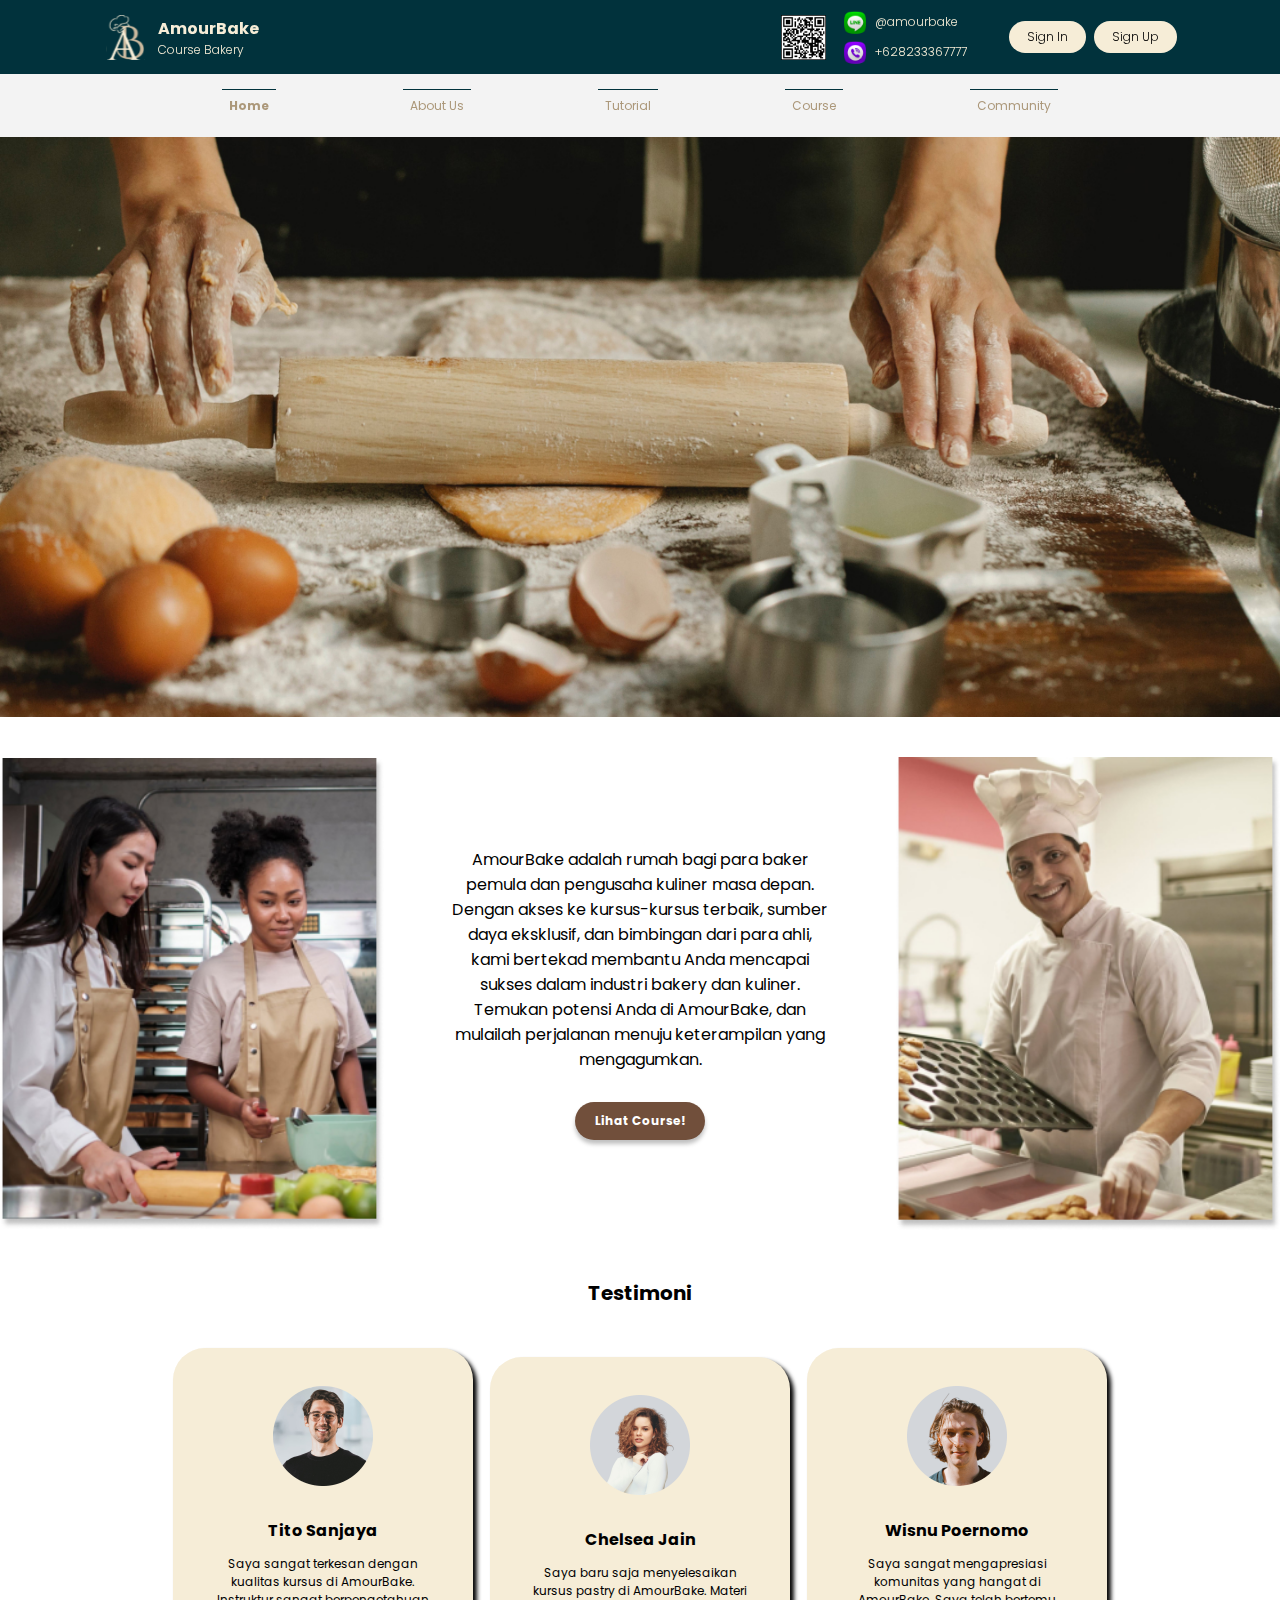
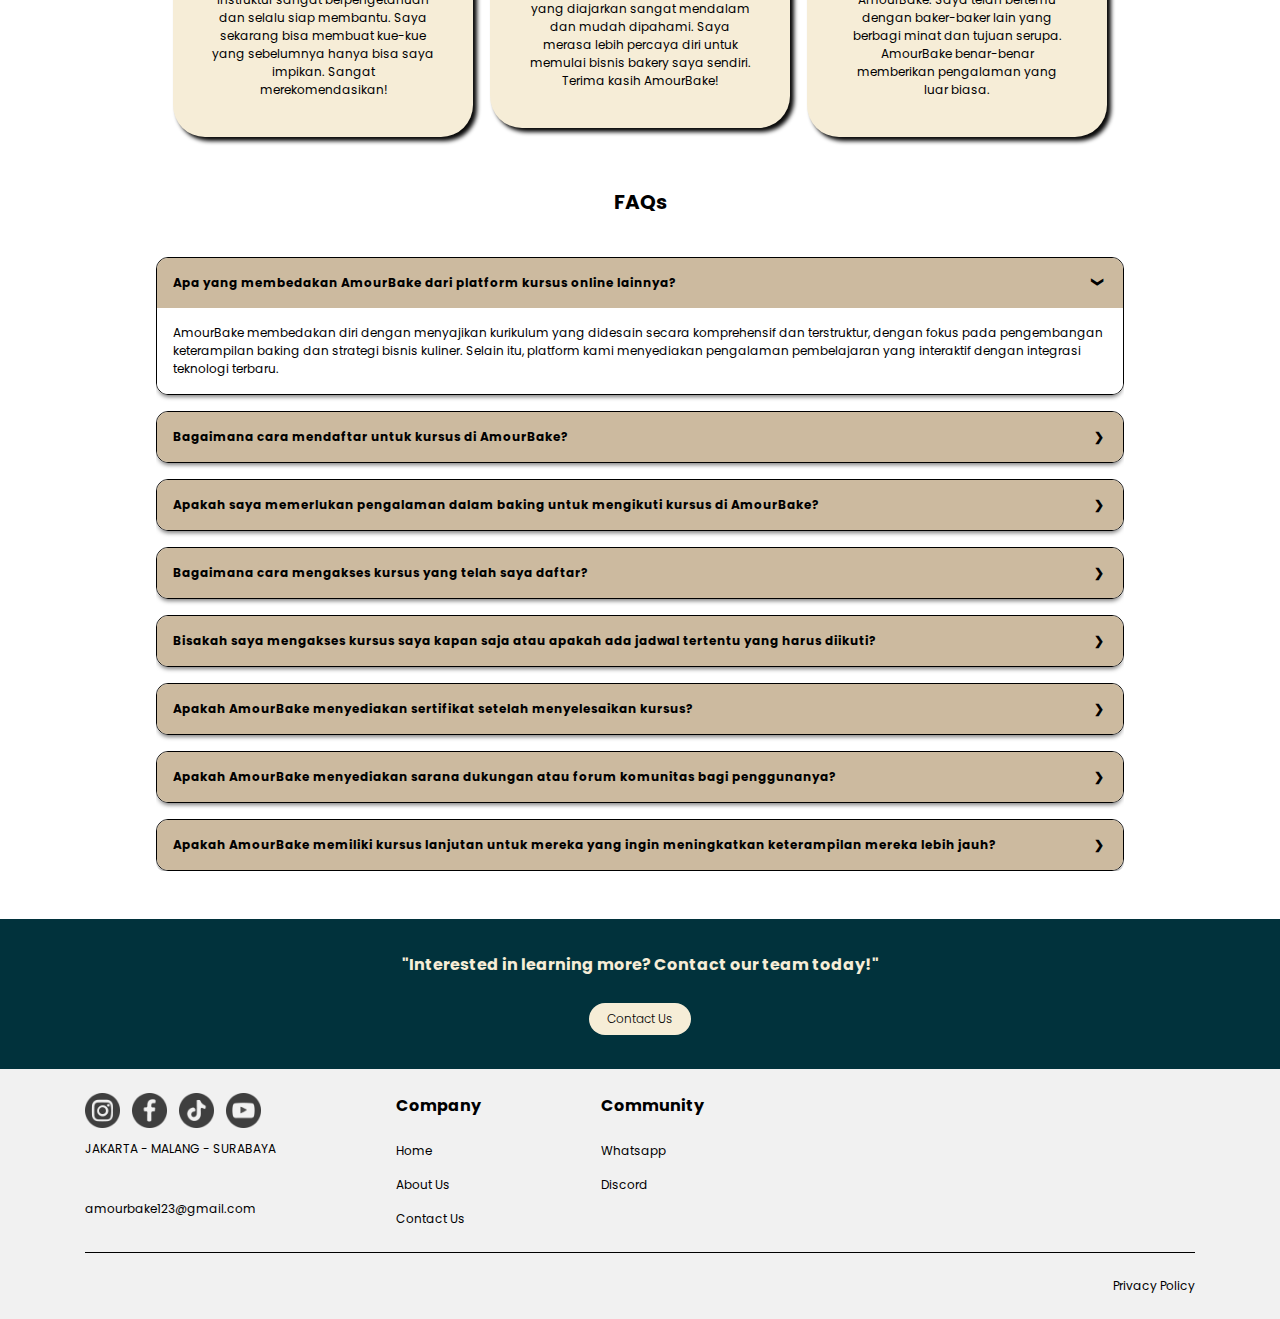
==== index.html @ 854b9082 "`build`: init project" ====
<!DOCTYPE html>
<html lang="en">
  <head>
    <meta charset="UTF-8" />
    <meta name="viewport" content="width=device-width, initial-scale=1.0" />
    <link
      rel="stylesheet"
      href="https://cdnjs.cloudflare.com/ajax/libs/font-awesome/6.0.0-beta2/css/all.min.css"
      integrity="sha512-YWzhKL2whUzgiheMoBFwW8CKV4qpHQAEuvilg9FAn5VJUDwKZZxkJNuGM4XkWuk94WCrrwslk8yWNGmY1EduTA=="
      crossorigin="anonymous"
      referrerpolicy="no-referrer"
    />
    <link rel="stylesheet" href="./styles/global.css" />
    <link rel="stylesheet" href="./styles/header-footer.css" />
    <link rel="stylesheet" href="./styles/home.css" />
    <script src="./script/header.js" defer></script>
  </head>
  <body>
    <header>
      <div class="top-header">
        <div class="header-logo-container">
          <img src="./assets/logo.svg" alt="logo" class="header-img" />
          <div>
            <p id="title" class="text-b text-white">AmourBake</p>
            <p id="sub-title" class="text-lh text-white">Course Bakery</p>
          </div>
        </div>
        <div class="right-header">
          <div class="header-contact-container">
            <img src="./assets/qr.png" alt="Instagram QR" class="header-img" />
            <div>
              <div class="contact-number">
                <img src="./assets/line.png" alt="line icon" />
                <p class="text-lh text-cream">@amourbake</p>
              </div>
              <div class="contact-number">
                <img src="./assets/phone.png" alt="phone icon" />
                <p class="text-lh text-cream">+628233367777</p>
              </div>
            </div>
          </div>
          <div class="header-btn-container">
            <a href="./login.html" class="text-lh header-btn">Sign In</a>
            <a href="./register.html" class="text-lh header-btn">Sign Up</a>
          </div>
          <a href="./profile.html" class="user-container">
            <p class="text-b text-cream">Jennifer Shakila</p>
            <img src="./assets/avatar.png" alt="avatar" class="header-img" />
          </a>
        </div>
        <div class="mobile-nav">
          <input type="checkbox" id="check" />
          <div class="menu">
            <div class="nav">
              <a href="login.html" class="notLoggedIn">Login</a>
              <a href="register.html" class="notLoggedIn">Register</a>
              <a href="profile.html" id="LoggedIn">Profile</a>
              <a href="index.html" >Home</a>
              <a href="about.html">About Us</a>
              <a href="tutorial.html">Tutorial</a>
              <a href="course.html">Course</a>
              <a href="community.html">Community</a>
            </div>
            <label for="check" class="close-menu"
              ><i class="fas fa-times"></i
            ></label>
          </div>
          <label for="check" class="open-menu"
            ><i class="fas fa-bars"></i
          ></label>
        </div>
      </div>
      <div class="mobile-nav">
        <input type="checkbox" id="check" />
        <div class="menu">
          <div class="nav">
            <a href="login.html" class="notLoggedIn">Login</a>
            <a href="register.html" class="notLoggedIn">Register</a>
            <a href="profile.html" id="LoggedIn">Profile</a>
            <a href="about.html">About Us</a>
            <a href="tutorial.html">Tutorial</a>
            <a href="course.html">Course</a>
            <a href="community.html">Community</a>
          </div>
          <label for="check" class="close-menu"
            ><i class="fas fa-times"></i
          ></label>
        </div>
        <label for="check" class="open-menu"><i class="fas fa-bars"></i></label>
      </div>
      <div class="header-navigation text-brown">
        <a href="./index.html" class="nav-item text-b">Home</a>
        <a href="./about.html" class="nav-item">About Us</a>
        <a href="./tutorial.html" class="nav-item">Tutorial</a>
        <a href="./course.html" class="nav-item">Course</a>
        <a href="./community.html" class="nav-item">Community</a>
      </div>
    </header>
    <main>
      <div class="hero"></div>
      <div class="course-container">
        <img src="./assets/home-course-1.jpg" alt="Course 1" />
        <div class="course-text-container">
          <p>
            AmourBake adalah rumah bagi para baker pemula dan pengusaha kuliner
            masa depan. Dengan akses ke kursus-kursus terbaik, sumber daya
            eksklusif, dan bimbingan dari para ahli, kami bertekad membantu Anda
            mencapai sukses dalam industri bakery dan kuliner. Temukan potensi
            Anda di AmourBake, dan mulailah perjalanan menuju keterampilan yang
            mengagumkan.
          </p>
          <a href="" class="text-white text-b">Lihat Course!</a>
        </div>
        <img src="./assets/home-course-2.jpg" alt="Course 1" />
      </div>
      <div class="main-container home-gap">
        <section>
          <h1 class="text-b">Testimoni</h1>
          <div class="testimoni-container">
            <div class="testimoni-card">
              <img
                src="./assets/avatar-testimoni-1.png"
                alt="avatar"
                class=""
              />
              <div>
                <p class="testimoni-name">Tito Sanjaya</p>
                <p class="testimoni-desc">
                  Saya sangat terkesan dengan kualitas kursus di AmourBake.
                  Instruktur sangat berpengetahuan dan selalu siap membantu.
                  Saya sekarang bisa membuat kue-kue yang sebelumnya hanya bisa
                  saya impikan. Sangat merekomendasikan!
                </p>
              </div>
            </div>
            <div class="testimoni-card">
              <img src="./assets/avatar-testimoni-2.png" alt="avatar" />
              <div>
                <p class="testimoni-name">Chelsea Jain</p>
                <p class="testimoni-desc">
                  Saya baru saja menyelesaikan kursus pastry di AmourBake.
                  Materi yang diajarkan sangat mendalam dan mudah dipahami. Saya
                  merasa lebih percaya diri untuk memulai bisnis bakery saya
                  sendiri. Terima kasih AmourBake!
                </p>
              </div>
            </div>
            <div class="testimoni-card">
              <img src="./assets/avatar-testimoni-3.png" alt="avatar" />
              <div>
                <p class="testimoni-name">Wisnu Poernomo</p>
                <p class="testimoni-desc">
                  Saya sangat mengapresiasi komunitas yang hangat di AmourBake.
                  Saya telah bertemu dengan baker-baker lain yang berbagi minat
                  dan tujuan serupa. AmourBake benar-benar memberikan pengalaman
                  yang luar biasa.
                </p>
              </div>
            </div>
          </div>
        </section>
        <section>
          <h1>FAQs</h1>
          <div class="accordion-wrapper">
            <div class="accordion">
              <input type="radio" name="radio-a" id="check1" checked />
              <label class="accordion-label" for="check1"
                >Apa yang membedakan AmourBake dari platform kursus online
                lainnya?</label
              >
              <div class="accordion-content">
                <p>
                  AmourBake membedakan diri dengan menyajikan kurikulum yang
                  didesain secara komprehensif dan terstruktur, dengan fokus
                  pada pengembangan keterampilan baking dan strategi bisnis
                  kuliner. Selain itu, platform kami menyediakan pengalaman
                  pembelajaran yang interaktif dengan integrasi teknologi
                  terbaru.
                </p>
              </div>
            </div>
            <div class="accordion">
              <input type="radio" name="radio-a" id="check2" />
              <label class="accordion-label" for="check2"
                >Bagaimana cara mendaftar untuk kursus di AmourBake?</label
              >
              <div class="accordion-content">
                <p>
                  Untuk mendaftar kursus di AmourBake, kunjungi
                  www.amourbake.com, pilih kursus yang diinginkan, daftar, dan
                  selesaikan proses pendaftaran. Kami menyajikan kurikulum
                  komprehensif dengan fokus pada keterampilan baking dan
                  strategi bisnis kuliner. Temukan pengalaman pembelajaran
                  interaktif dengan teknologi terbaru di AmourBake. Jika ada
                  pertanyaan, tim dukungan pelanggan kami siap membantu.
                </p>
              </div>
            </div>
            <div class="accordion">
              <input type="radio" name="radio-a" id="check3" />
              <label class="accordion-label" for="check3"
                >Apakah saya memerlukan pengalaman dalam baking untuk mengikuti
                kursus di AmourBake?</label
              >
              <div class="accordion-content">
                <p>
                  Tidak, Anda tidak memerlukan pengalaman baking sebelumnya
                  untuk mengikuti kursus di AmourBake. Kami menyediakan kursus
                  yang cocok untuk semua tingkat, termasuk bagi pemula yang
                  ingin memulai perjalanan mereka dalam dunia baking. Instruktur
                  kami akan membimbing Anda melalui setiap langkah, memastikan
                  Anda dapat mengikuti dan memahami materi dengan baik. Jadi,
                  tidak perlu khawatir jika Anda belum memiliki pengalaman
                  baking sebelumnya!
                </p>
              </div>
            </div>
            <div class="accordion">
              <input type="radio" name="radio-a" id="check4" />
              <label class="accordion-label" for="check4"
                >Bagaimana cara mengakses kursus yang telah saya daftar?</label
              >
              <div class="accordion-content">
                <p>
                  Untuk mengakses kursus yang telah Anda daftar di AmourBake,
                  login ke akun Anda, pergi ke dashboard, cari bagian "Kursus
                  Saya" atau serupa, dan pilih kursus yang ingin diakses. Dengan
                  langkah-langkah tersebut, Anda dapat dengan mudah memulai
                  pembelajaran Anda. Jika diperlukan, gunakan panduan atau
                  bantuan pengguna yang disediakan oleh platform.
                </p>
              </div>
            </div>
            <div class="accordion">
              <input type="radio" name="radio-a" id="check5" />
              <label class="accordion-label" for="check5"
                >Bisakah saya mengakses kursus saya kapan saja atau apakah ada
                jadwal tertentu yang harus diikuti?</label
              >
              <div class="accordion-content">
                <p>
                  Ya, Anda dapat mengakses kursus Anda di AmourBake kapan saja
                  sesuai kenyamanan Anda. Platform kami dirancang untuk
                  memberikan fleksibilitas kepada para pelajar, sehingga Anda
                  dapat belajar sesuai dengan jadwal Anda sendiri. Tidak ada
                  batasan waktu atau jadwal tertentu yang harus diikuti,
                  memungkinkan Anda mengatur waktu pembelajaran sesuai dengan
                  preferensi Anda.
                </p>
              </div>
            </div>
            <div class="accordion">
              <input type="radio" name="radio-a" id="check6" />
              <label class="accordion-label" for="check6"
                >Apakah AmourBake menyediakan sertifikat setelah menyelesaikan
                kursus?</label
              >
              <div class="accordion-content">
                <p>
                  Tentu, setelah berhasil menyelesaikan kursus di AmourBake,
                  Anda akan menerima sertifikat sebagai pengakuan atas prestasi
                  Anda. Sertifikat ini dapat memberikan nilai tambah pada
                  keterampilan dan pengetahuan baking Anda, serta dapat
                  digunakan untuk mendukung perjalanan karier Anda dalam
                  industri kuliner.
                </p>
              </div>
            </div>
            <div class="accordion">
              <input type="radio" name="radio-a" id="check7" />
              <label class="accordion-label" for="check7"
                >Apakah AmourBake menyediakan sarana dukungan atau forum
                komunitas bagi penggunanya?</label
              >
              <div class="accordion-content">
                <p>
                  Ya, AmourBake menyediakan sarana dukungan dan forum komunitas
                  yang aktif bagi para penggunanya. Melalui platform ini, Anda
                  dapat berinteraksi dengan instruktur, sesama peserta kursus,
                  dan para ahli dalam industri kuliner. Forum komunitas
                  AmourBake merupakan tempat yang ideal untuk bertukar
                  pengalaman, mendapatkan saran, dan membangun jaringan dengan
                  mereka yang memiliki minat serupa dalam dunia baking.
                </p>
              </div>
            </div>
            <div class="accordion">
              <input type="radio" name="radio-a" id="check8" />
              <label class="accordion-label" for="check8"
                >Apakah AmourBake memiliki kursus lanjutan untuk mereka yang
                ingin meningkatkan keterampilan mereka lebih jauh?</label
              >
              <div class="accordion-content">
                <p>
                  Ya, AmourBake menyediakan kursus lanjutan bagi mereka yang
                  ingin mengembangkan keterampilan mereka lebih jauh. Kursus ini
                  dirancang untuk memberikan tantangan baru, teknik yang lebih
                  mendalam, dan pemahaman yang lebih komprehensif dalam dunia
                  baking. Dengan mengikuti kursus lanjutan, Anda dapat terus
                  meningkatkan kemampuan Anda dan menjelajahi aspek-aspek
                  kreatif dan teknis yang lebih tinggi dalam seni baking.
                </p>
              </div>
            </div>
          </div>
        </section>
      </div>
    </main>
    <footer>
      <div class="top-footer">
        <p class="text-b text-cream">
          "Interested in learning more? Contact our team today!"
        </p>
        <a href="./about.html" class="text-lh footer-btn">Contact Us</a>
      </div>
      <div class="bottom-footer">
        <div class="footer-section-container">
          <div class="footer-left">
            <div>
              <div class="media-container">
                <img
                  src="./assets/instagram-footer.png"
                  alt="Instagram Icon"
                  class="media-icon"
                />
                <img
                  src="./assets/facebook-footer.png"
                  alt="Facebook Icon"
                  class="media-icon"
                />
                <img
                  src="./assets/tiktok-footer.png"
                  alt="TikTok Icon"
                  class="media-icon"
                />
                <img
                  src="./assets/youtube-footer.png"
                  alt="Youtube Icon"
                  class="media-icon"
                />
              </div>
              <p class="footer-text">JAKARTA - MALANG - SURABAYA</p>
            </div>
            <p class="footer-text">amourbake123@gmail.com</p>
          </div>
          <div class="footer-right">
            <p class="text-b">Company</p>
            <div class="footer-right-item">
              <a href="./index.html">Home</a>
              <a href="./about.html">About Us</a>
              <a href="./about.html">Contact Us</a>
            </div>
          </div>
          <div class="footer-right">
            <p class="text-b">Community</p>
            <div class="footer-right-item">
              <p>Whatsapp</p>
              <p>Discord</p>
            </div>
          </div>
        </div>
        <div class="footer-divider"></div>
        <p class="privacy-text footer-text">Privacy Policy</p>
      </div>
    </footer>
  </body>
</html>
---- styles/global.css ----
@import url("https://fonts.googleapis.com/css2?family=Inter:wght@100;200;300;400;500;600;700;800;900&display=swap");
@import url("https://fonts.googleapis.com/css2?family=Poppins:wght@100;200;300;400;500;600;700;800;900&display=swap");

*,
*::before,
*::after {
  box-sizing: border-box;
}

* {
  /* display: block; */
  font-family: 'Poppins', sans-serif;
  margin: 0;
  padding: 0;
}

body {
  min-height: 100vh;
  background-color: white;
}

.main-container {
  margin: 48px 156px;
}

body::-webkit-scrollbar {
  display: none;
}

a {
  text-decoration: none;
  color: inherit;
}

.text-white {
    color: white;
}

.text-cream {
    color: #F6EDD7;
}

.text-brown {
    color: #AC987A;
}

.text-dark-brown {
  color: #411A03;
}

.text-b {
    font-weight: 700;
}

.text-sb {
    font-weight: 600;
}

.text-lh {
    font-weight: 300;
}

.text-th {
    font-weight: 100;
}

@media only screen and (width <= 1240px) {
  .main-container {
    margin: 48px 24px;
  }
}

@media only screen and (width <= 904px) {
  .main-container {
    margin: 48px 32px;
  }
}

@media only screen and (width <= 600px) {
  .main-container {
    margin: 48px 16px;
  }
}

/* responsive images/videos */
img,
picture,
svg,
video {
  display: block;
  max-width: 100%;
}
---- styles/header-footer.css ----
header {
  width: 100%;
  position: sticky;
  top: 0;
  left: 0;
  z-index: 9999999;
}

.top-header {
  display: flex;
  flex-direction: row;
  justify-content: around;
  padding: 7px 103px;
  background-color: #01323c;
  justify-content: space-between;
}

.header-img {
  width: 45px;
  height: 45px;
  aspect-ratio: 1/1;
}

.header-logo-container {
  display: flex;
  flex-direction: row;
  gap: 10px;
  align-items: center;
}

.header-logo-container #title {
  font-size: 16px;
  color: #f6edd7;
}

.header-logo-container #sub-title {
  font-size: 12px;
  color: #f6edd7;
}

.right-header {
  display: flex;
  flex-direction: row;
  align-items: center;
  gap: 42px;
}

.header-contact-container {
  display: flex;
  flex-direction: row;
  align-items: center;
  gap: 14px;
}

.header-contact-container p {
  font-size: 12px;
}

.contact-number {
  display: flex;
  flex-direction: row;
  gap: 5px;
  align-items: center;
}

.contact-number img {
  width: 30px;
  height: 30px;
}

.header-navigation {
  display: flex;
  flex-direction: row;
  align-items: center;
  gap: 8px;
}

.header-btn-container {
  display: flex;
  align-items: center;
  gap: 8px;
}

.header-btn {
  font-size: 12px;
  background-color: #f6edd7;
  padding: 7px 18px;
  border-radius: 999999px;
}

.user-container {
  display: none;
  flex-direction: row;
  align-items: center;
  gap: 12px;
}

.user-container p {
  font-size: 12px
}

.header-navigation {
  display: flex;
  align-items: center;
  justify-content: space-evenly;
  background-color: #e9e9e98a;
  padding: 15px 103px;
}

.header-navigation a {
  font-size: 12px;
}

.nav-item {
  border-top: 1px solid #01323c;
  padding: 7px;
  cursor: pointer;
}

.top-footer {
  display: flex;
  flex-direction: column;
  justify-content: center;
  align-items: center;
  gap: 26px;
  width: 100%;
  height: 150px;
  background-color: #01323c;
}

.top-footer > p {
  font-size: 16px;
  text-align: center;
}

.footer-btn {
  font-size: 12px;
  background-color: #f6edd7;
  padding: 7px 18px;
  border-radius: 999999px;
}

.bottom-footer {
  padding: 24px 85px;
  background-color: #e9e9e9a1;
}

.footer-section-container {
  display: flex;
  flex-direction: row;
  align-items: flex-start;
  gap: 120px;
}

.privacy-text {
  font-size: 12px;
  text-align: right;
}

.footer-left {
  display: flex;
  flex-direction: column;
  justify-content: space-between;
  gap: 42px;
}

.footer-left p {
  font-size: 12px;
}

.media-container {
  display: flex;
  flex-direction: row;
  gap: 12px;
  margin-bottom: 12px;
}

.media-icon {
  width: 35px;
  height: 35px;
  aspect-ratio: 1/1;
  cursor: pointer;
}

.footer-right {
  display: flex;
  flex-direction: column;
  justify-content: space-between;
  gap: 24px;
}

.footer-right > p {
  font-size: 16px;
}

.footer-right-item {
  display: flex;
  flex-direction: column;
  font-size: 12px;
  gap: 16px;
}

.footer-divider {
  height: 1px;
  width: 100%;
  background-color: #000;
  margin: 24px 0 24px 0;
}

#check,
.mobile-nav {
  display: none;
}

.menu {
  display: flex;
  justify-content: space-between;
  align-items: center;
  flex-basis: 65%;
}

.nav {
  width: 100%;
  text-align: left;
  display: flex;
  flex-direction: row;
  font-size: 14px;
  gap: 24px;
  color: #000000;
}

.open-menu,
.close-menu {
  position: absolute;
  cursor: pointer;
  font-size: 24px;
  display: none;
}

.open-menu {
  top: 45px;
  right: 32px;
  color: #f6edd7;
  transform: translateY(-50%);
}

.close-menu {
  top: 5%;
  right: 32px;
  color:  #F6EDD7;
}

/* Responsive Styles */
@media only screen and (width <= 900px) {
  .top-header {
    padding: 16px 52px;
  }

  .right-header,
  .header-navigation {
    display: none;
  }

  .menu {
    padding: 102px 42px 0 42px;
    flex-direction: column;
    align-items: center;
    width: 80%;
    height: 100vh;
    position: fixed;
    top: 0;
    right: -100%;
    z-index: 9999;
    background-color: #01323C;
    transition: all 0.4s ease-in-out;
    gap: 32px;
  }

  .nav {
    display: flex;
    flex-direction: column;
    gap: 48px;
    font-size: 18px;
    font-weight: 500;
    color: #F6EDD7;
  }

  .open-menu,
  .close-menu,
  .mobile-nav {
    display: block;
  }
  #check:checked ~ .menu {
    right: 0;
  }

  .top-footer > p {
    font-size: 24px;
  }

  .bottom-footer {
    padding: 46px 52px;
    background-color: #e9e9e9a1;
  }

  .footer-section-container {
    justify-content: space-between;
    gap: 0;
  }

  .media-icon {
    width: 48px;
    height: 48px;
    aspect-ratio: 1/1;
    cursor: pointer;
  }

  .footer-text {
    font-size: 14px;
  }

  .footer-right-item {
    font-size: 14px;
  }
  
}

@media only screen and (width <= 600px) {
  .top-header {
    padding: 16px;
  }

  .bottom-footer {
    padding: 46px 24px;
    background-color: #e9e9e9a1;
  }

  .media-icon {
    width: 28px;
    height: 28px;
    aspect-ratio: 1/1;
    cursor: pointer;
  }

  .footer-btn {
    font-size: 16px;
    padding: 12px 24px;
  }

  .footer-text {
    font-size: 12px;
  }

  .footer-right > p {
    font-size: 14px;
  }

  .footer-right-item {
    gap: 12px;
    font-size: 12px;
  }
}
---- styles/home.css ----
.hero {
  width: 100vw;
  height: 580px;
  background-image: url("../assets/hero.jpg");
  /* background-repeat: round; */
  background-size: cover;
  margin-bottom: 40px;
}

.course-container {
  display: flex;
  justify-content: space-between;
  align-items: center;
}

.course-container > img {
  width: 30%;
}

.course-text-container {
  max-width: 30%;
  display: flex;
  flex-direction: column;
  gap: 30px;
  font-size: 16px;
  text-align: center;
}

.course-text-container > a {
  padding: 10px 20px;
  margin: auto;
  background-color: #714f3b;
  border-radius: 999999px;
  box-shadow: 0px 4px 4px 0px rgba(0, 0, 0, 0.25);
  font-size: 12px;
}

.home-gap {
  display: flex;
  flex-direction: column;
  gap: 50px;
}

section > h1 {
  font-size: 20px;
  text-align: center;
  margin-bottom: 40px;
}

.testimoni-container {
  display: flex;
  justify-content: space-evenly;
  align-items: center;
  flex-wrap: wrap;
  gap: 0;
}

.testimoni-card {
  min-width: 300px;
  display: flex;
  flex-direction: column;
  align-items: center;
  padding: 38px;
  background-color: #f6edd7;
  border-radius: 32px;
  box-shadow: 4px 4px 4px #0a0a0a, 2px 2px 2px rgba(0, 0, 0, 0.2);
  max-width: 300px;
  text-align: center;
  gap: 32px;
}

.testimoni-card > img {
  width: 100px;
  height: 100px;
  aspect-ratio: 1/1;
}

.testimoni-name {
  font-size: 16px;
  font-weight: bold;
  margin-bottom: 12px;
}

.testimoni-desc {
  font-size: 12px;
}

input {
  position: absolute;
  opacity: 0;
  z-index: -1;
}
.accordion-wrapper {
  border-radius: 8px;
  overflow: hidden;
  width: 100%;
  margin: 0 auto;
}
.accordion {
  width: 100%;
  overflow: hidden;
  margin-bottom: 16px;
  box-shadow: 0 4px 4px -2px rgba(0, 0, 0, 0.5);
  border: 1px solid #000;
  border-radius: 12px; 
}
.accordion:last-child {
  margin-bottom: 0;
}
.accordion-label {
  display: flex;
  -webkit-box-pack: justify;
  justify-content: space-between;
  padding: 16px;
  background: #CCBA9F;
  font-weight: bold;
  cursor: pointer;
  font-size: 12px;
}
.accordion-label::after {
  content: "\276F";
  width: 16px;
  height: 16px;
  text-align: center;
  -webkit-transition: all 0.3s;
  transition: all 0.3s;
}
.accordion-content {
  max-height: 0;
  padding: 0 16px;
  background: white;
  -webkit-transition: all 0.3s;
  transition: all 0.3s;
}
.accordion-content p {
  margin: 0;
  font-size: 12px;
}
input:checked + .accordion-label::after {
  -webkit-transform: rotate(90deg);
  transform: rotate(90deg);
}
input:checked ~ .accordion-content {
  max-height: 100vh;
  padding: 16px;
}

/* Responsive Styles */

@media only screen and (width <= 1024px) {
  .course-container {
    justify-content: center;
  }
  
  .course-container > img {
    display: none
  }
  
  .course-text-container {
    max-width: 80%;
  }

  .testimoni-card {
    padding: 24px;
  }

  .testimoni-name {
    font-size: 18px;
  }

  .testimoni-desc {
    font-size: 14px;
  }
}

@media only screen and (width <= 904px) {
  .course-container {
    justify-content: center;
  }
  
  .course-container > img {
    display: none
  }
  
  .course-text-container {
    max-width: 80%;
  }

  .testimoni-container {
    gap: 24px;
  }

  .testimoni-card {
    min-width: 100%;
    flex: 1;
    flex-direction: row;
  }


}

@media only screen and (width <= 600px) {
  .testimoni-card > img {
    width: 100px;
    height: 100px;
  }

  .testimoni-desc {
    font-size: 12px;
  }

  .accordion-label {
    font-size: 16px;
  }

  .accordion-content p {
    font-size: 14px;
  }
}
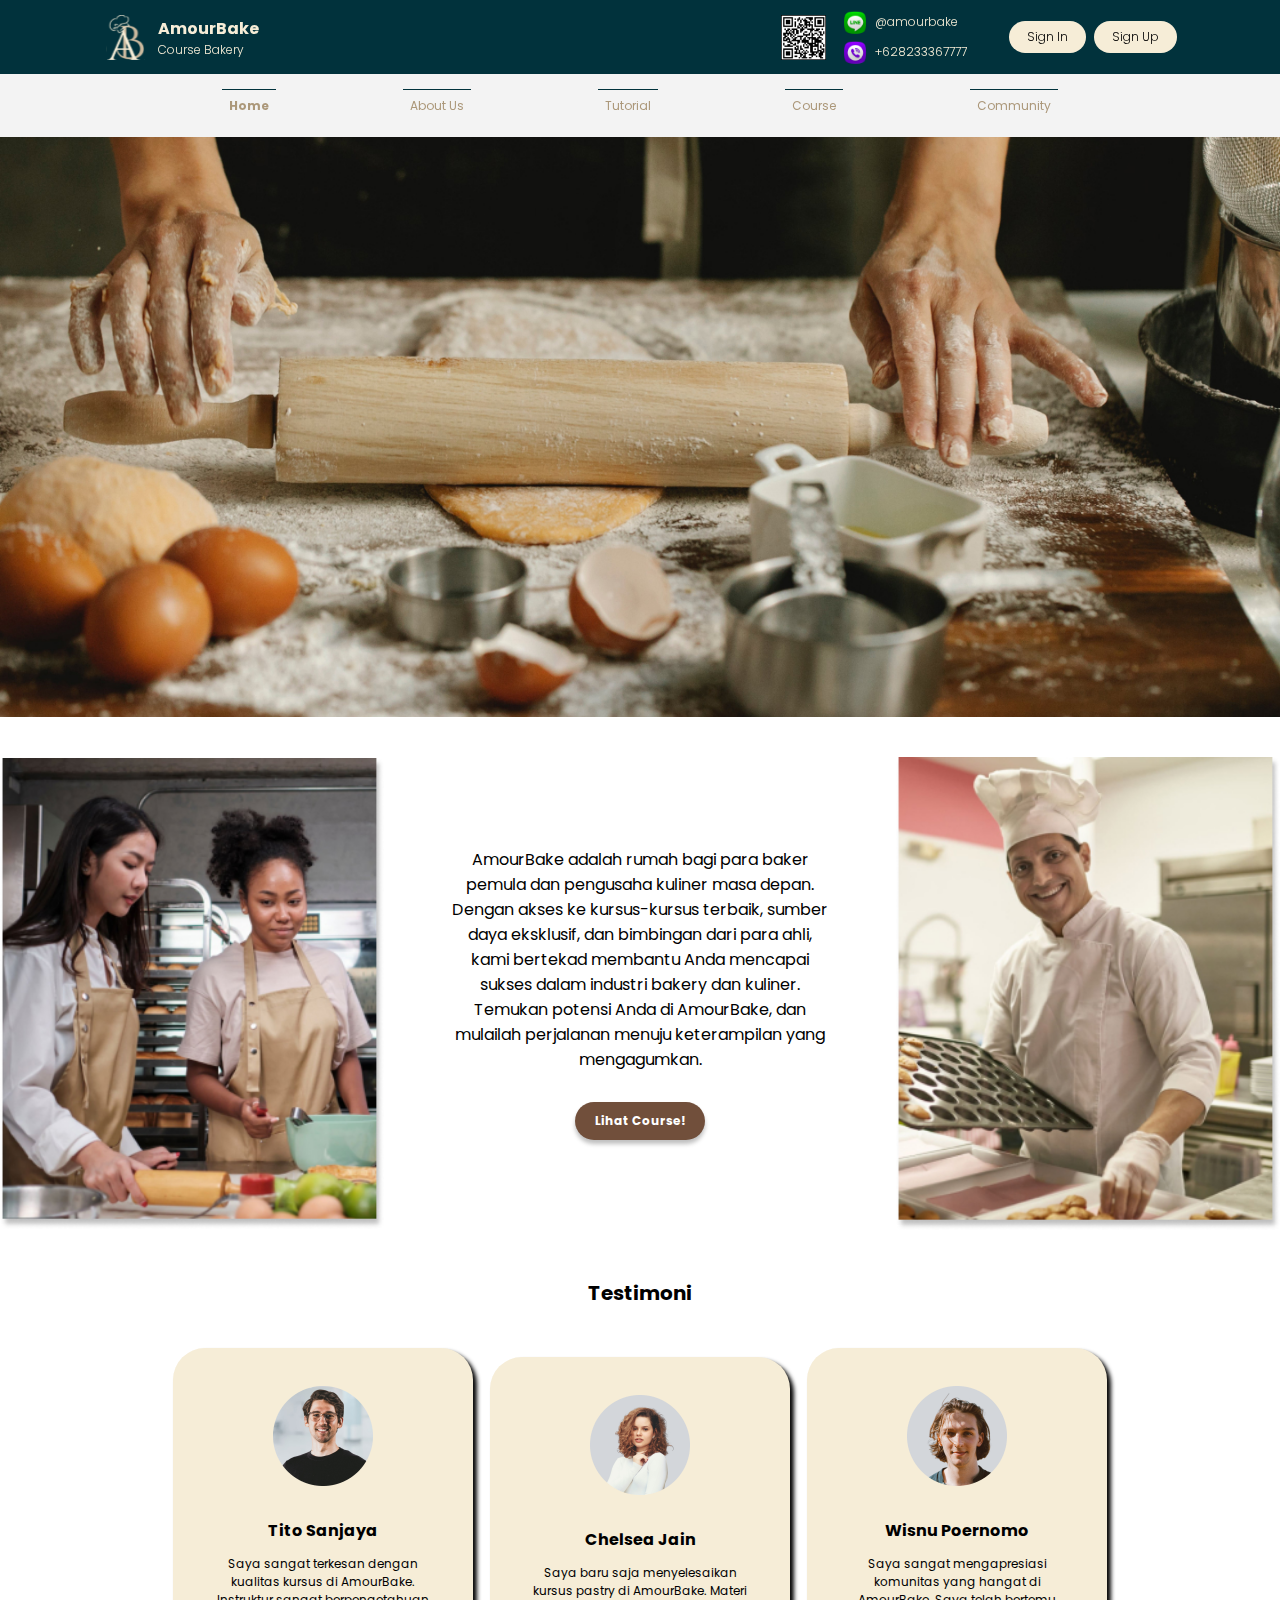
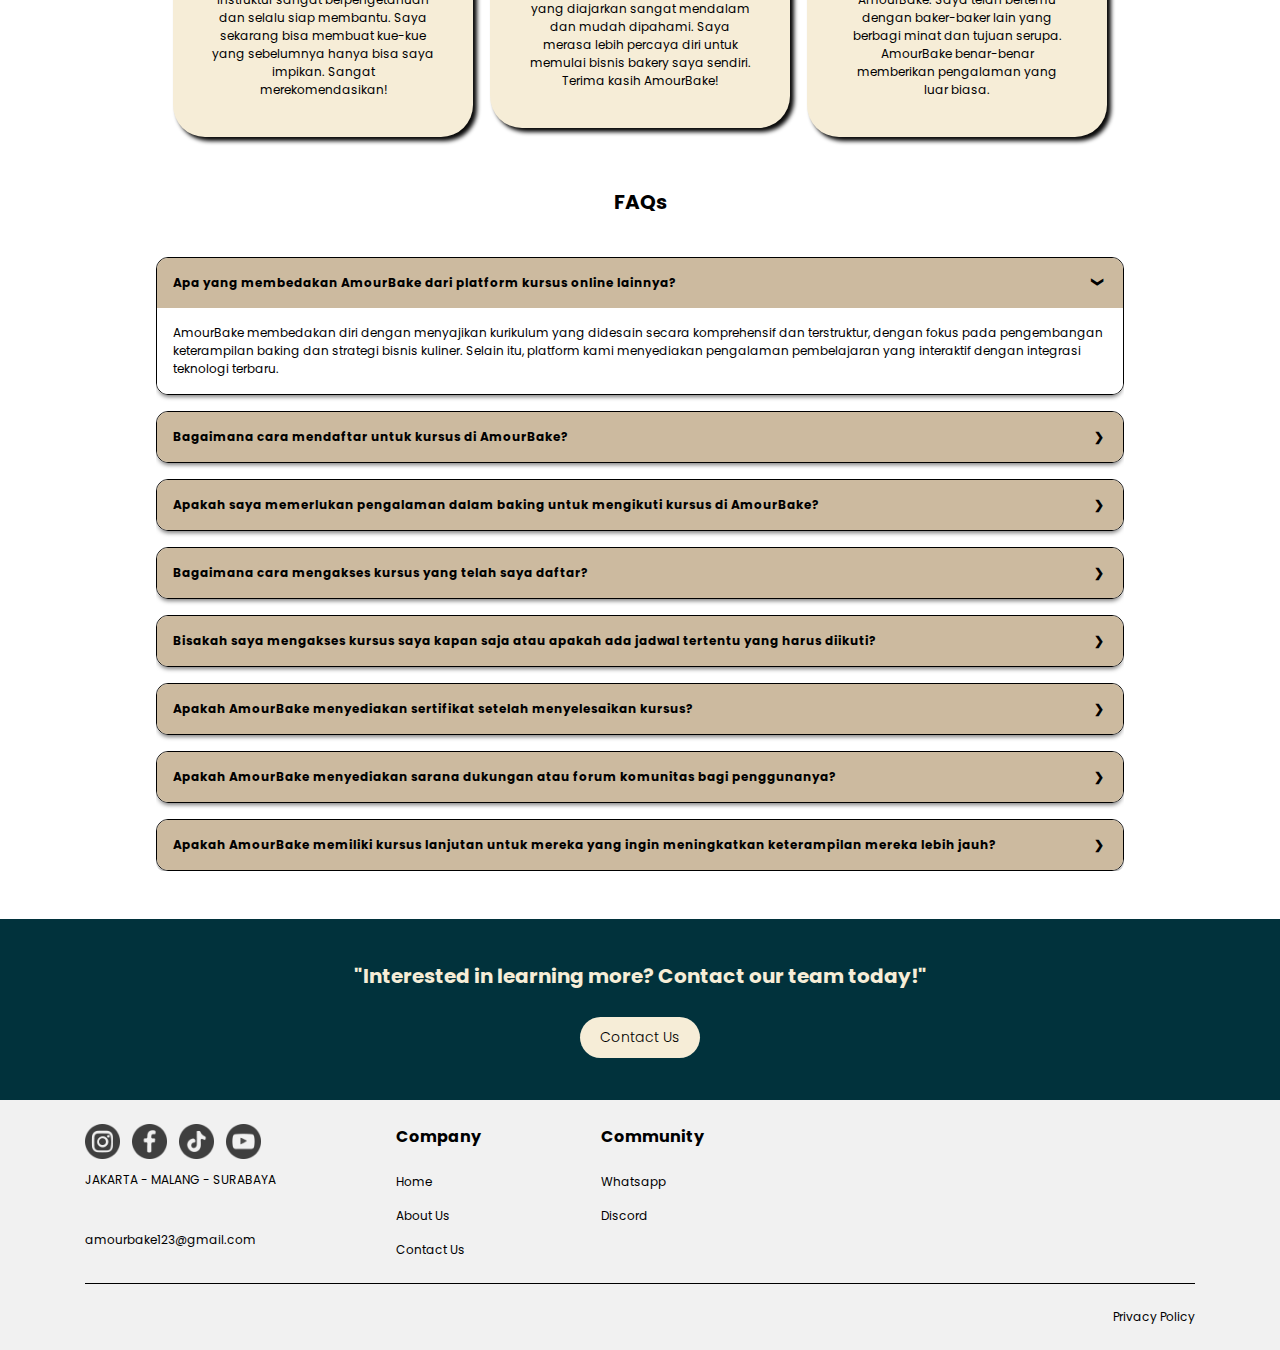
==== commit 00246f23: "`fix`: Fix Clashing Class in Mobile Nav" ====
--- a/index.html
+++ b/index.html
@@ -73,14 +73,16 @@
       <div class="mobile-nav">
         <input type="checkbox" id="check" />
         <div class="menu">
-          <div class="nav">
+          <div class="nav-menu">
             <a href="login.html" class="notLoggedIn">Login</a>
             <a href="register.html" class="notLoggedIn">Register</a>
+            <a href="index.html">Home</a>
             <a href="profile.html" id="LoggedIn">Profile</a>
             <a href="about.html">About Us</a>
             <a href="tutorial.html">Tutorial</a>
             <a href="course.html">Course</a>
             <a href="community.html">Community</a>
+            <p>adsbcvnkjsdbvkh</p>
           </div>
           <label for="check" class="close-menu"
             ><i class="fas fa-times"></i
--- a/styles/header-footer.css
+++ b/styles/header-footer.css
@@ -124,19 +124,19 @@
   align-items: center;
   gap: 26px;
   width: 100%;
-  height: 150px;
+  padding: 42px 0;
   background-color: #01323c;
 }
 
 .top-footer > p {
-  font-size: 16px;
+  font-size: 20px;
   text-align: center;
 }
 
 .footer-btn {
-  font-size: 12px;
+  font-size: 14px;
   background-color: #f6edd7;
-  padding: 7px 18px;
+  padding: 10px 20px;
   border-radius: 999999px;
 }
 
@@ -219,12 +219,12 @@
   flex-basis: 65%;
 }
 
-.nav {
+.nav-menu {
   width: 100%;
   text-align: left;
   display: flex;
   flex-direction: row;
-  font-size: 14px;
+  font-size: 12px;
   gap: 24px;
   color: #000000;
 }
@@ -273,13 +273,12 @@
     z-index: 9999;
     background-color: #01323C;
     transition: all 0.4s ease-in-out;
-    gap: 32px;
-  }
-
-  .nav {
+  }
+
+  .nav-menu {
     display: flex;
     flex-direction: column;
-    gap: 48px;
+    gap: 36px;
     font-size: 18px;
     font-weight: 500;
     color: #F6EDD7;
@@ -294,8 +293,14 @@
     right: 0;
   }
 
+  .footer-btn {
+    font-size: 12px;
+    padding: 8px 14px;
+    border-radius: 999999px;
+  }
+
   .top-footer > p {
-    font-size: 24px;
+    font-size: 18px;
   }
 
   .bottom-footer {
@@ -342,11 +347,6 @@
     cursor: pointer;
   }
 
-  .footer-btn {
-    font-size: 16px;
-    padding: 12px 24px;
-  }
-
   .footer-text {
     font-size: 12px;
   }
